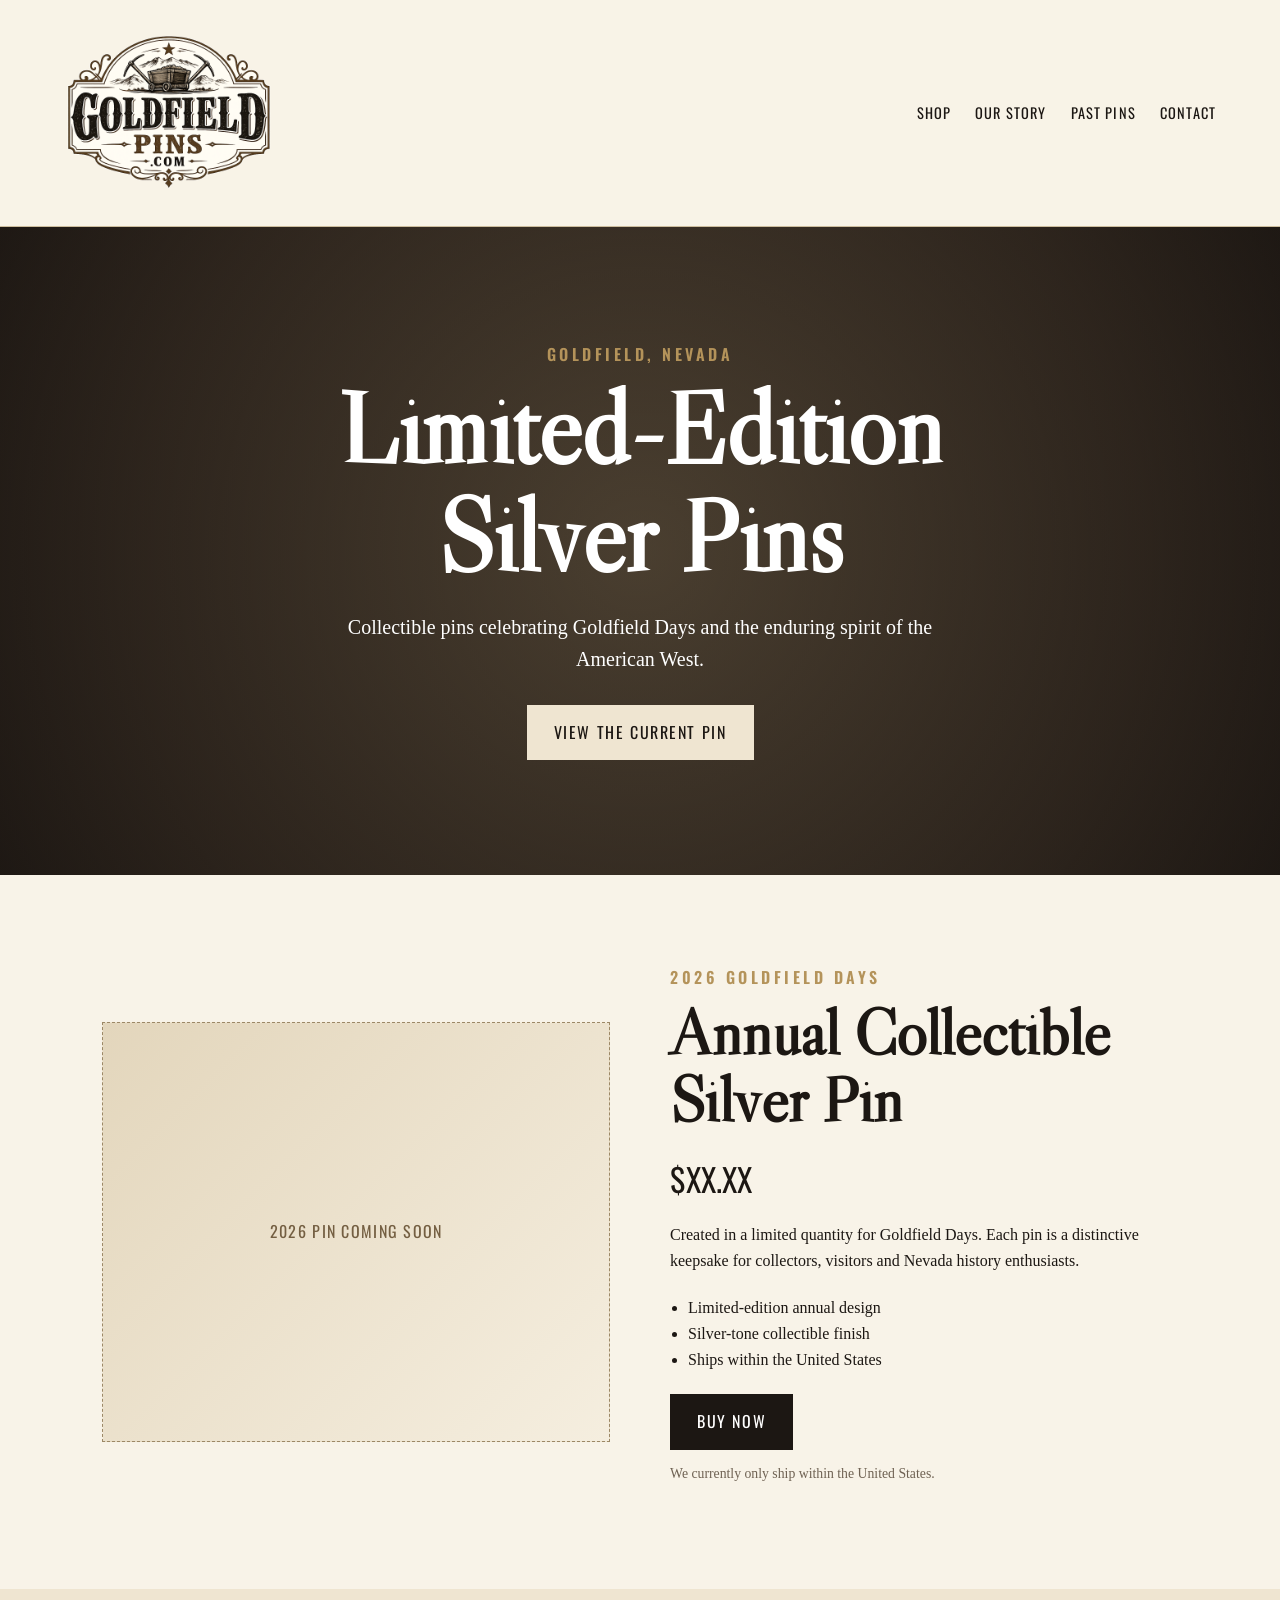
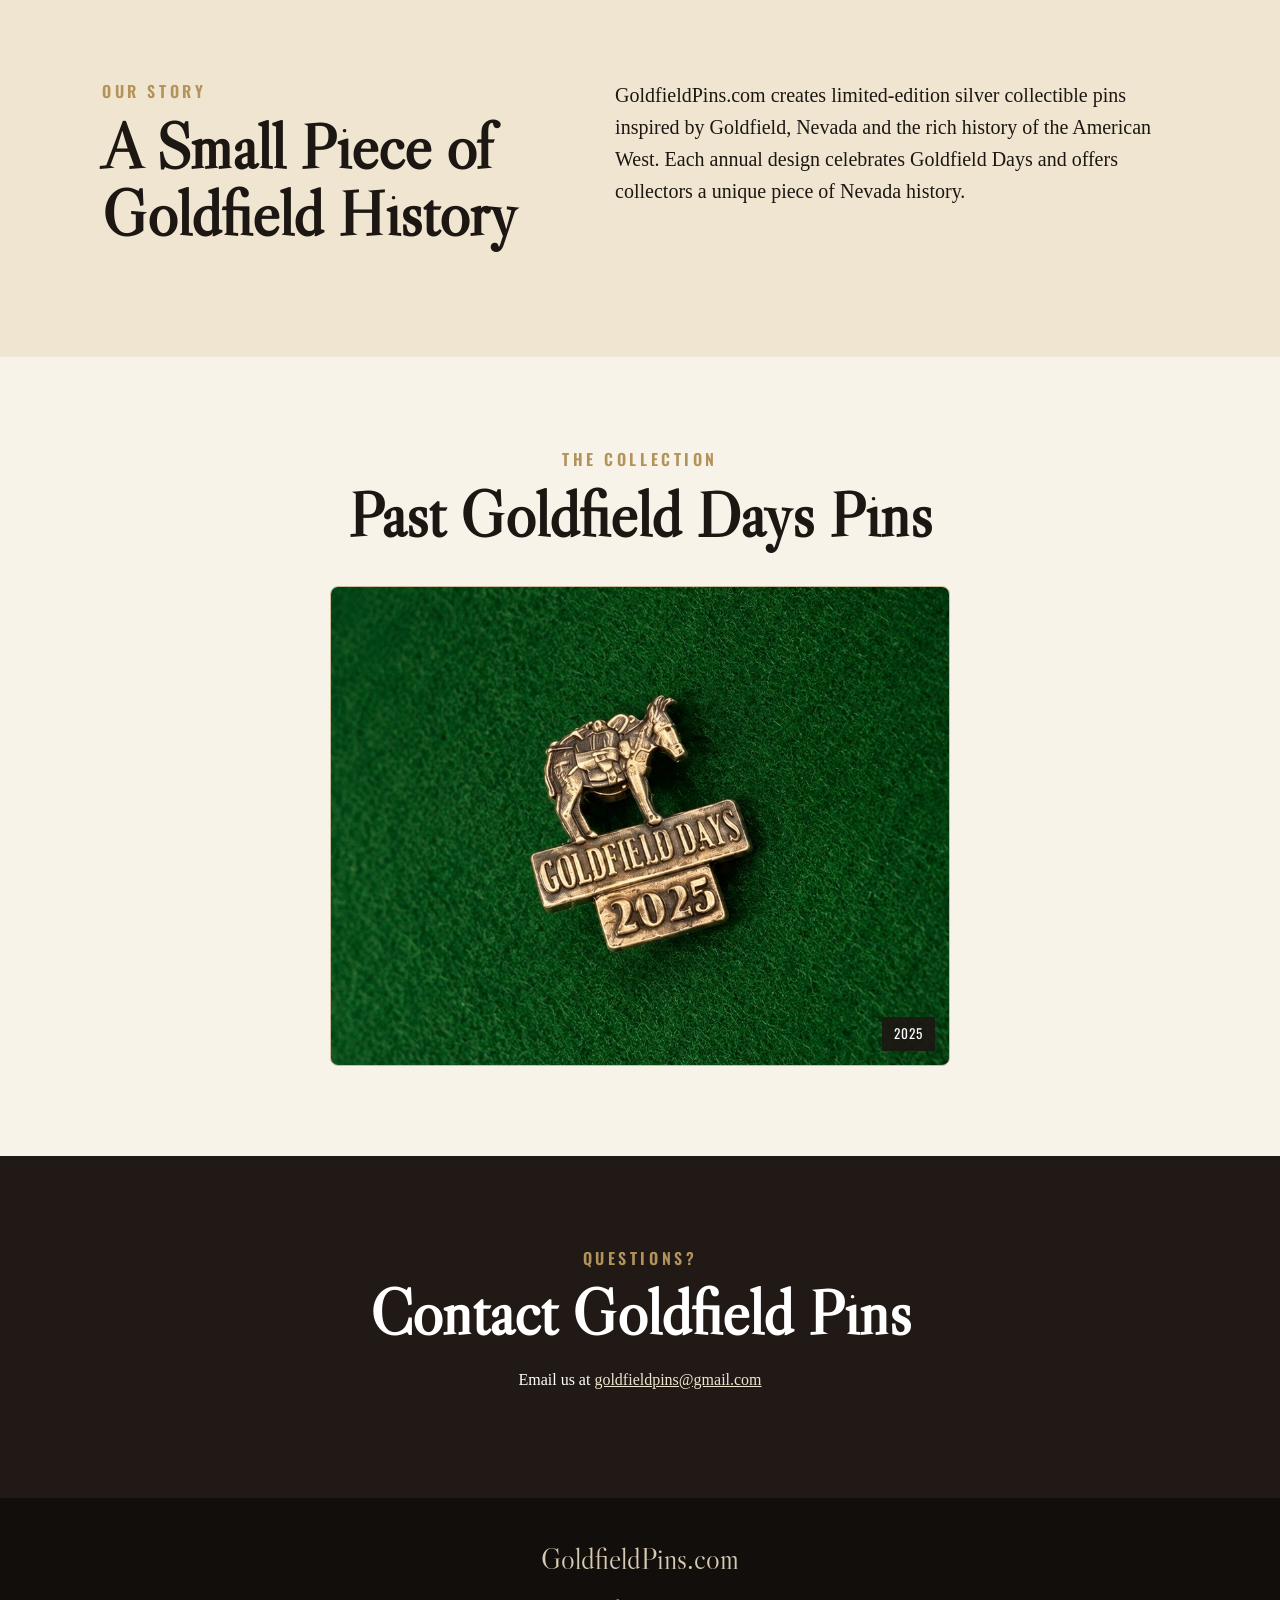
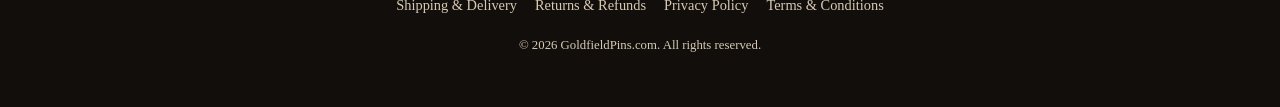
==== index.html @ ae4c0b75 "Add files via upload Upload Goldfield Pins website" ====
<!doctype html>
<html lang="en">
<head>
  <meta charset="utf-8">
  <meta name="viewport" content="width=device-width,initial-scale=1">
  <title>Goldfield Pins | Limited-Edition Nevada Collectibles</title>
  <meta name="description" content="Limited-edition silver collectible pins inspired by Goldfield, Nevada and the rich history of the American West.">
  <link rel="icon" href="assets/favicon.svg" type="image/svg+xml">
  <link rel="preconnect" href="https://fonts.googleapis.com">
  <link rel="preconnect" href="https://fonts.gstatic.com" crossorigin>
  <link href="https://fonts.googleapis.com/css2?family=Libre+Caslon+Display&family=Oswald:wght@400;500;600&display=swap" rel="stylesheet">
  <link rel="stylesheet" href="styles.css">
</head>
<body>
  <header class="site-header">
    <a class="brand" href="#top" aria-label="Goldfield Pins home">
      <img src="assets/goldfieldpins-logo.png" alt="Goldfield Pins logo">
    </a>
    <nav>
      <a href="#shop">Shop</a>
      <a href="#story">Our Story</a>
      <a href="#gallery">Past Pins</a>
      <a href="#contact">Contact</a>
    </nav>
  </header>

  <main id="top">
    <section class="hero">
      <div class="hero-inner">
        <p class="eyebrow">Goldfield, Nevada</p>
        <h1>Limited-Edition Silver Pins</h1>
        <p class="hero-copy">Collectible pins celebrating Goldfield Days and the enduring spirit of the American West.</p>
        <a class="button" href="#shop">View the Current Pin</a>
      </div>
    </section>

    <section id="shop" class="section product-section">
      <div class="product-image placeholder">
        <span>2026 Pin Coming Soon</span>
      </div>
      <div class="product-copy">
        <p class="eyebrow">2026 Goldfield Days</p>
        <h2>Annual Collectible Silver Pin</h2>
        <p class="price">$XX.XX</p>
        <p>Created in a limited quantity for Goldfield Days. Each pin is a distinctive keepsake for collectors, visitors and Nevada history enthusiasts.</p>
        <ul class="details">
          <li>Limited-edition annual design</li>
          <li>Silver-tone collectible finish</li>
          <li>Ships within the United States</li>
        </ul>
        <a class="button button-dark" href="#" id="buy-button">Buy Now</a>
        <p class="small-note">We currently only ship within the United States.</p>
      </div>
    </section>

    <section id="story" class="section story-section">
      <div>
        <p class="eyebrow">Our Story</p>
        <h2>A Small Piece of Goldfield History</h2>
      </div>
      <p>GoldfieldPins.com creates limited-edition silver collectible pins inspired by Goldfield, Nevada and the rich history of the American West. Each annual design celebrates Goldfield Days and offers collectors a unique piece of Nevada history.</p>
    </section>

    <section id="gallery" class="section gallery-section">
      <p class="eyebrow">The Collection</p>
      <h2>Past Goldfield Days Pins</h2>
      <div class="gallery-grid single-item">
        <div class="gallery-card">
          <img src="assets/2025-pin.jpg" alt="2025 Goldfield Days collectible pin">
          <small>2025</small>
        </div>
      </div>
    </section>

    <section id="contact" class="section contact-section">
      <p class="eyebrow">Questions?</p>
      <h2>Contact Goldfield Pins</h2>
      <p>Email us at <a href="mailto:goldfieldpins@gmail.com">goldfieldpins@gmail.com</a></p>
    </section>
  </main>

  <footer>
    <div class="footer-brand">GoldfieldPins.com</div>
    <div class="footer-links">
      <a href="shipping.html">Shipping & Delivery</a>
      <a href="returns.html">Returns & Refunds</a>
      <a href="privacy.html">Privacy Policy</a>
      <a href="terms.html">Terms & Conditions</a>
    </div>
    <p>© <span id="year"></span> GoldfieldPins.com. All rights reserved.</p>
  </footer>

  <script src="script.js"></script>
</body>
</html>
---- styles.css ----
*{box-sizing:border-box}
:root{
  --ink:#1c1713;
  --cream:#efe5d1;
  --paper:#f8f3e8;
  --rust:#8b5e3c;
  --gold:#b4935a;
  --line:#cdbd9d;
}
html{scroll-behavior:smooth}
body{margin:0;background:var(--paper);color:var(--ink);font-family:Georgia,serif;line-height:1.6}
img{max-width:100%;display:block}
a{color:inherit}
.site-header{display:flex;align-items:center;justify-content:space-between;padding:8px 5vw;background:rgba(248,243,232,.96);border-bottom:1px solid var(--line);position:sticky;top:0;z-index:10}
.brand img{width:210px;max-height:none;object-fit:contain}
nav{display:flex;gap:24px;font-family:Oswald,sans-serif;text-transform:uppercase;letter-spacing:.08em;font-size:.9rem}
nav a{text-decoration:none}
.hero{min-height:72vh;display:grid;place-items:center;text-align:center;padding:80px 20px;background:
linear-gradient(rgba(28,23,19,.58),rgba(28,23,19,.62)),
radial-gradient(circle at center,#8f7a5b 0,#46382b 70%,#211a15 100%);color:white}
.hero-inner{max-width:760px}
.eyebrow{font-family:Oswald,sans-serif;text-transform:uppercase;letter-spacing:.22em;font-weight:600;color:var(--gold);margin:0 0 8px}
h1,h2{font-family:"Libre Caslon Display",Georgia,serif;line-height:1.05;margin:0 0 20px}
h1{font-size:clamp(3rem,8vw,6.5rem)}
h2{font-size:clamp(2.2rem,5vw,4rem)}
.hero-copy{font-size:1.25rem;max-width:620px;margin:0 auto 30px}
.button{display:inline-block;background:var(--cream);color:var(--ink);padding:14px 26px;text-decoration:none;font-family:Oswald,sans-serif;text-transform:uppercase;letter-spacing:.1em;border:1px solid var(--cream)}
.button:hover{transform:translateY(-1px)}
.button-dark{background:var(--ink);color:white;border-color:var(--ink)}
.section{padding:90px 8vw}
.product-section{display:grid;grid-template-columns:minmax(0,1fr) minmax(0,1fr);gap:60px;align-items:center}
.placeholder{background:linear-gradient(135deg,#e3d6bc,#f5eedf);border:1px dashed #9c8866;min-height:420px;display:grid;place-items:center;text-align:center;color:#745f42;font-family:Oswald,sans-serif;text-transform:uppercase;letter-spacing:.08em;padding:20px}
.price{font-family:Oswald,sans-serif;font-size:2rem;margin:5px 0 18px}
.details{padding-left:18px;margin:22px 0}
.small-note{font-size:.86rem;color:#6f6253}
.story-section{background:var(--cream);display:grid;grid-template-columns:1fr 1.3fr;gap:80px;align-items:start}
.story-section>p{font-size:1.25rem;margin:0}
.gallery-section{text-align:center}
.gallery-grid{display:grid;grid-template-columns:repeat(3,1fr);gap:22px;margin-top:38px}
.gallery-card{position:relative;overflow:hidden;border-radius:8px;background:#e9dfcb;border:1px solid var(--line)}
.gallery-card img{width:100%;height:auto;display:block;object-fit:cover}
.gallery-card small{position:absolute;bottom:14px;right:14px;background:rgba(28,23,19,.9);color:#fff;padding:6px 12px;font-family:Oswald,sans-serif;letter-spacing:.08em}
.gallery-grid.single-item{grid-template-columns:minmax(0,620px);justify-content:center}
.contact-section{text-align:center;background:#201915;color:white}
.contact-section a{color:var(--cream)}
footer{padding:38px 5vw;background:#120e0c;color:#d7cab4;text-align:center}
.footer-brand{font-family:"Libre Caslon Display",serif;font-size:1.8rem;margin-bottom:12px}
.footer-links{display:flex;flex-wrap:wrap;justify-content:center;gap:18px;font-size:.9rem}
.footer-links a{text-decoration:none}
footer p{font-size:.8rem;margin-top:18px}
.policy{max-width:860px;margin:auto;padding:80px 24px}
.policy h1{font-size:3.2rem}
.policy h2{font-size:1.6rem;margin-top:34px}
.back-link{display:inline-block;margin-bottom:28px;font-family:Oswald,sans-serif;text-transform:uppercase;letter-spacing:.08em}
@media(max-width:760px){
  .site-header{align-items:flex-start}
  nav{display:none}
  .brand img{width:160px}
  .product-section,.story-section{grid-template-columns:1fr;gap:32px}
  .gallery-grid{grid-template-columns:1fr}
  .section{padding:64px 22px}
  .hero{min-height:66vh}
}
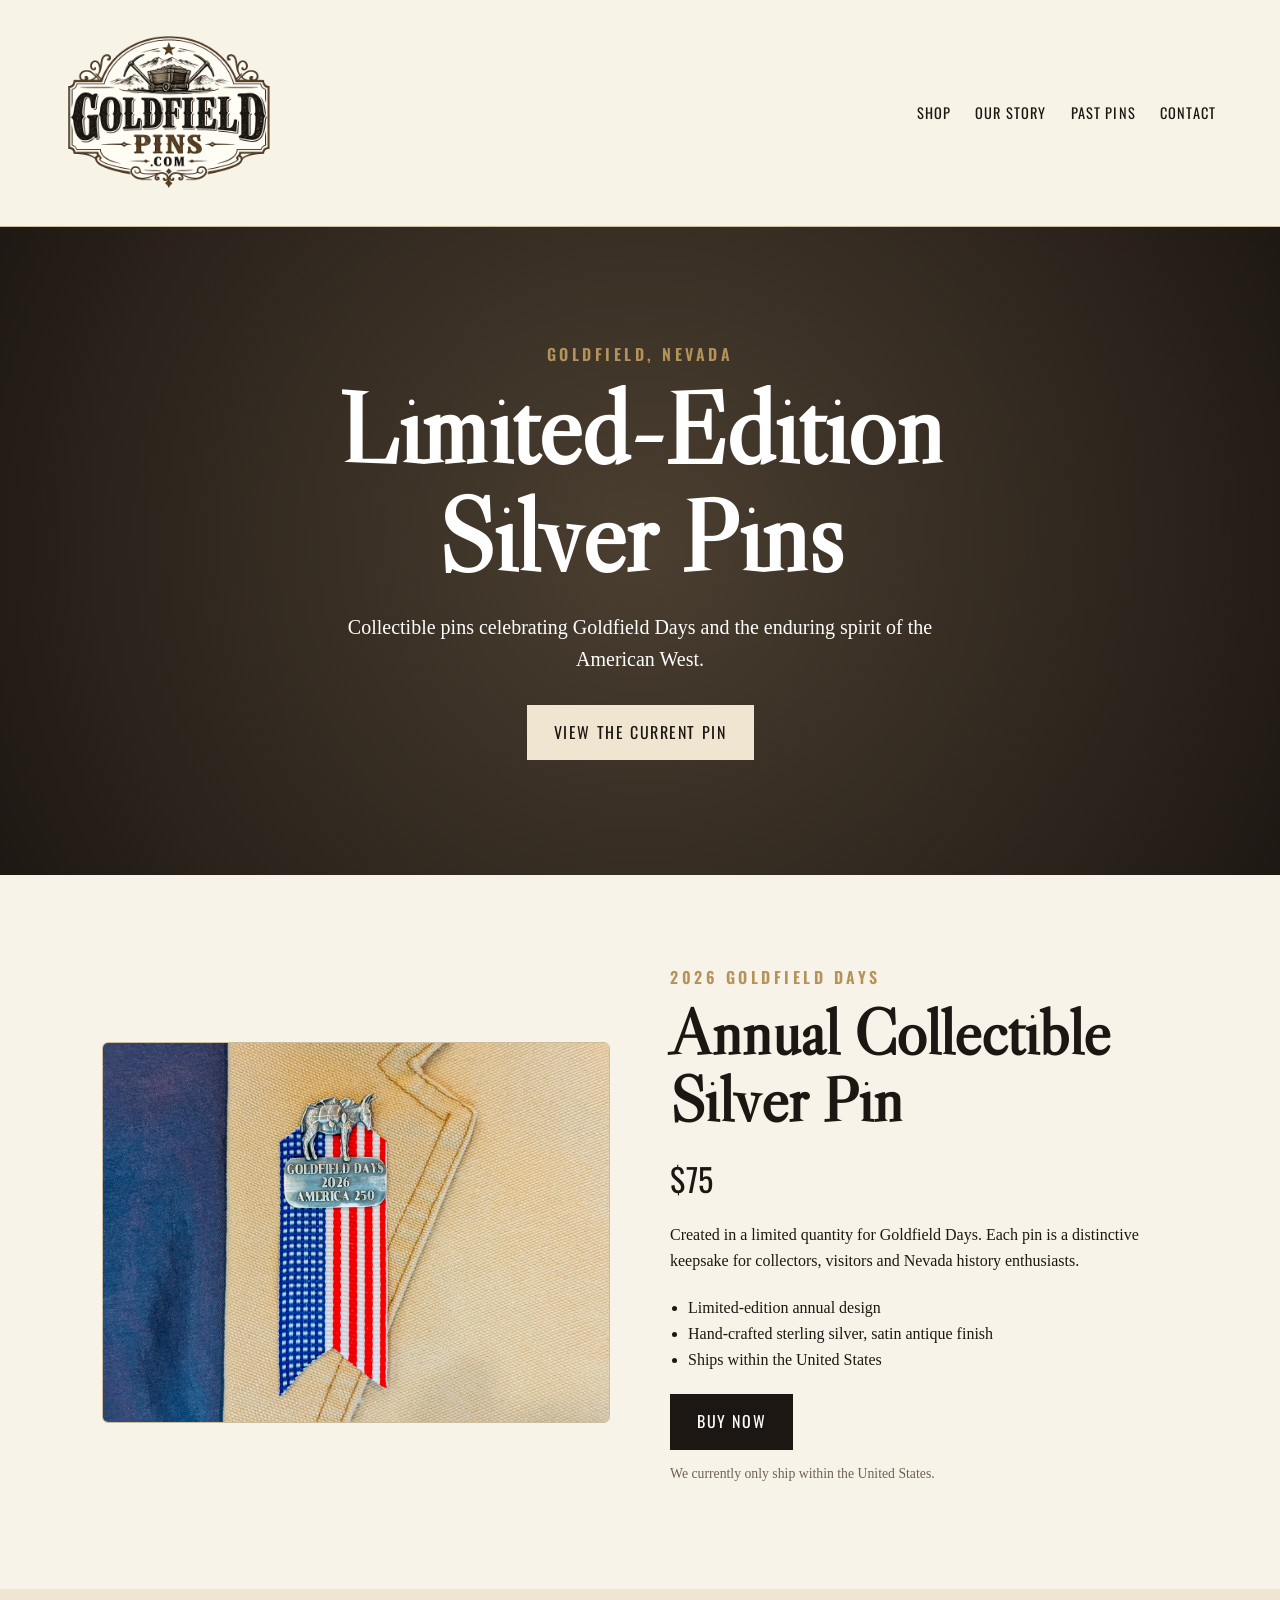
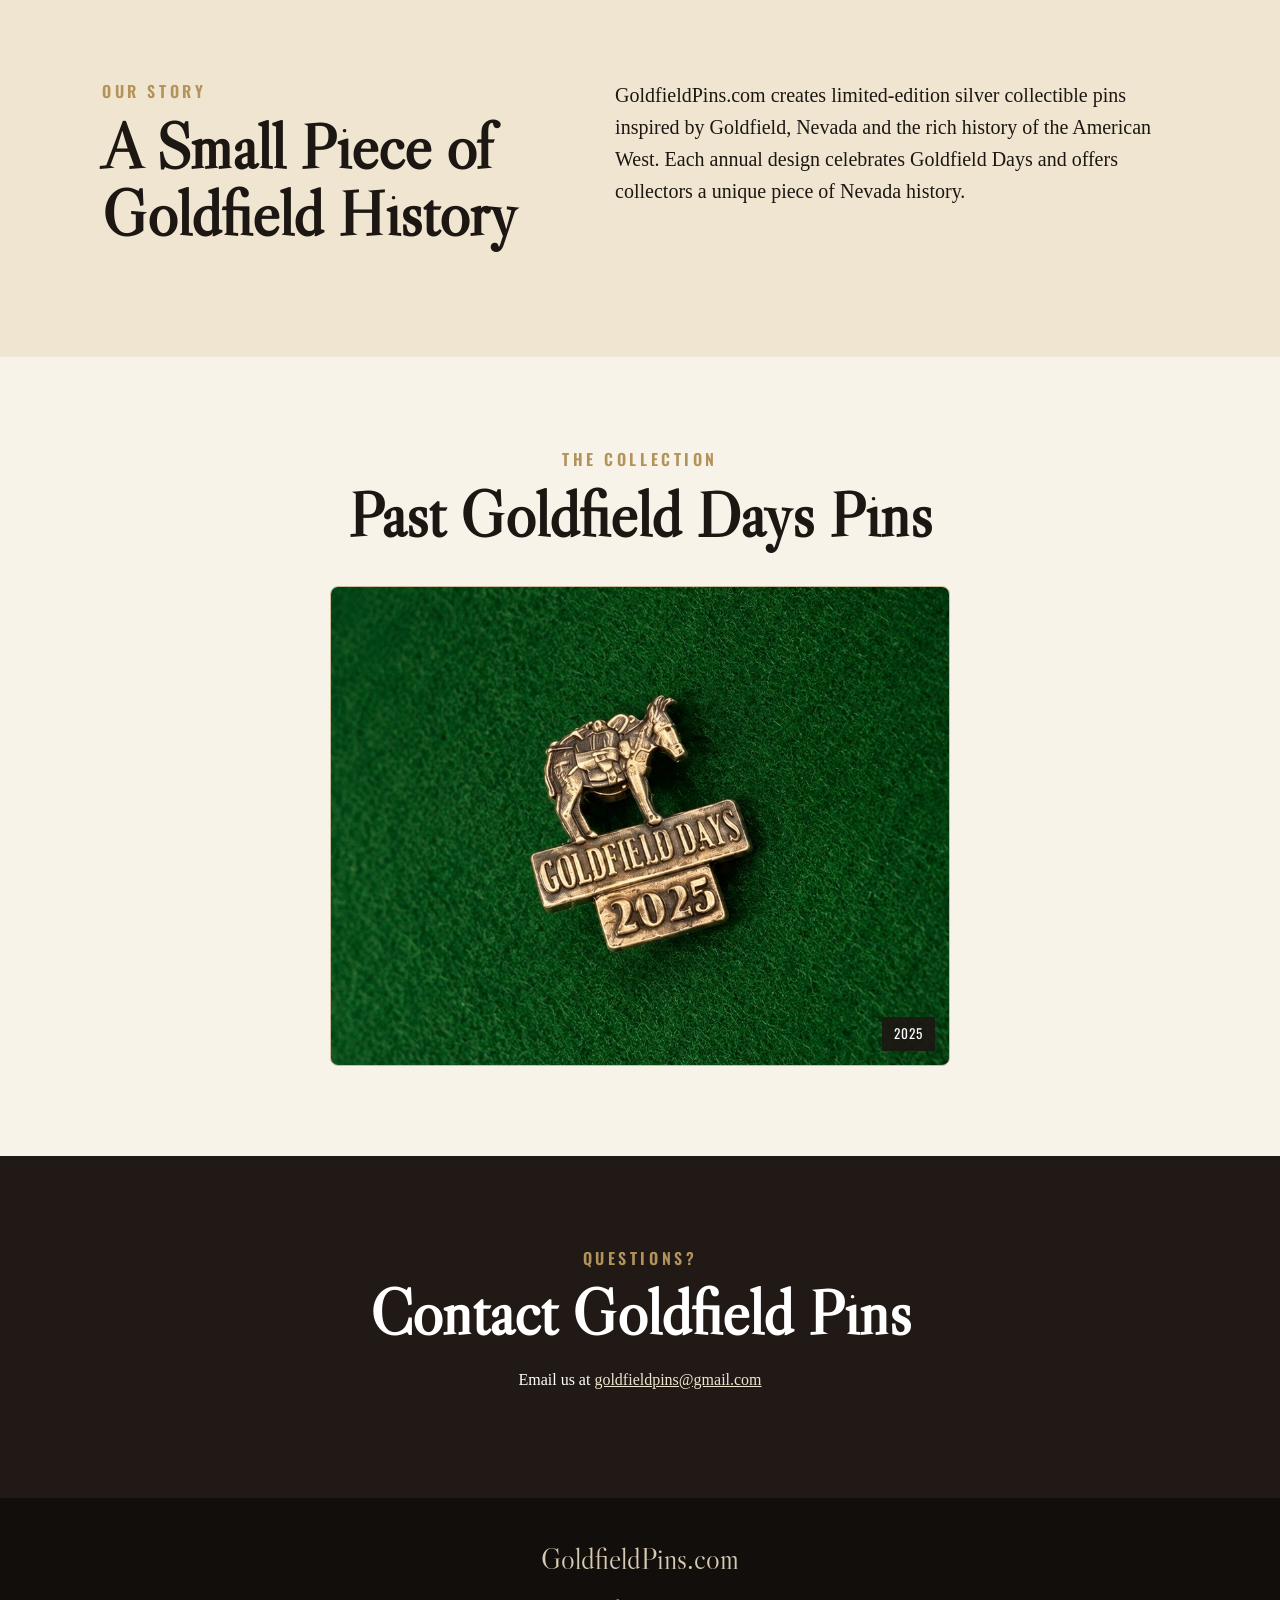
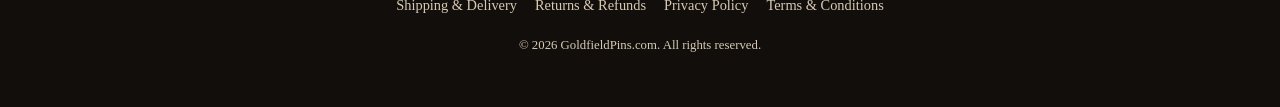
==== commit 11f65568: "Add files via upload" ====
--- a/index.html
+++ b/index.html
@@ -35,20 +35,18 @@
     </section>
 
     <section id="shop" class="section product-section">
-      <div class="product-image placeholder">
-        <span>2026 Pin Coming Soon</span>
-      </div>
+      <div class="product-image"><img src="assets/2026-pin.jpg" alt="2026 Goldfield Days Pin"></div>
       <div class="product-copy">
         <p class="eyebrow">2026 Goldfield Days</p>
         <h2>Annual Collectible Silver Pin</h2>
-        <p class="price">$XX.XX</p>
+        <p class="price">$75</p>
         <p>Created in a limited quantity for Goldfield Days. Each pin is a distinctive keepsake for collectors, visitors and Nevada history enthusiasts.</p>
         <ul class="details">
           <li>Limited-edition annual design</li>
-          <li>Silver-tone collectible finish</li>
+          <li>Hand-crafted sterling silver, satin antique finish</li>
           <li>Ships within the United States</li>
         </ul>
-        <a class="button button-dark" href="#" id="buy-button">Buy Now</a>
+        <a class="button button-dark" href="https://www.paypal.com/ncp/payment/XV3UFWBQE9UAC" id="buy-button" target="_blank" rel="noopener">Buy Now</a>
         <p class="small-note">We currently only ship within the United States.</p>
       </div>
     </section>
--- a/styles.css
+++ b/styles.css
@@ -61,3 +61,5 @@
   .section{padding:64px 22px}
   .hero{min-height:66vh}
 }
+
+.product-image img{width:100%;display:block;border:1px solid var(--line);border-radius:6px;}
